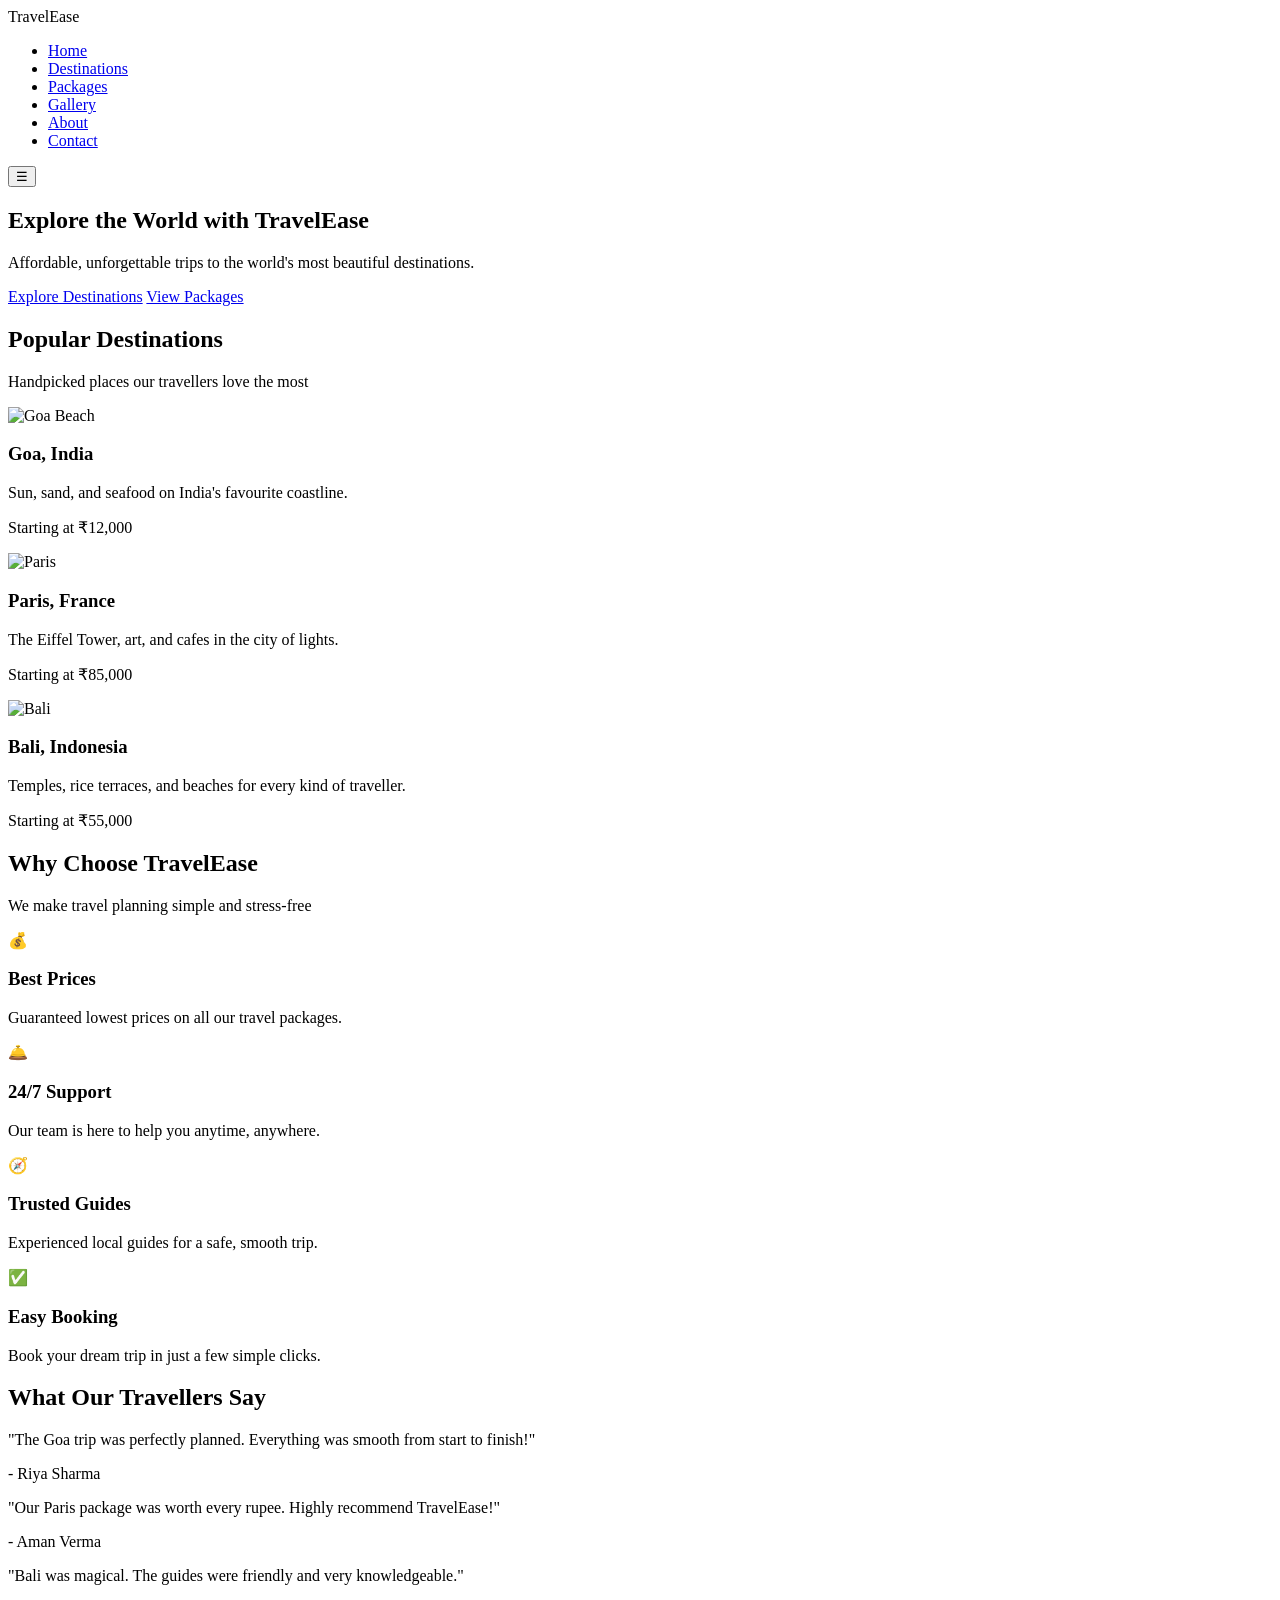
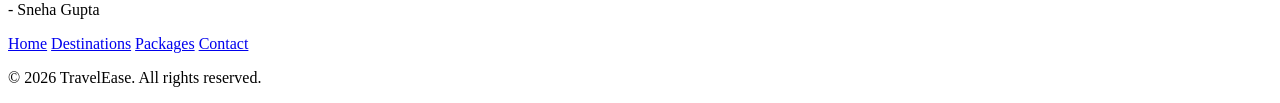
==== index.html @ c08ae115 "Add files via upload" ====
<!DOCTYPE html>
<html lang="en">
<head>
<meta charset="UTF-8">
<meta name="viewport" content="width=device-width, initial-scale=1.0">
<title>TravelEase - Explore the World</title>
<link rel="stylesheet" href="css/style.css">
</head>
<body>

  <!-- ===== NAVBAR ===== -->
  <nav class="navbar">
    <div class="container">
      <div class="logo">TravelEase</div>
      <ul class="nav-links">
        <li><a href="index.html" class="active">Home</a></li>
        <li><a href="destinations.html">Destinations</a></li>
        <li><a href="packages.html">Packages</a></li>
        <li><a href="gallery.html">Gallery</a></li>
        <li><a href="about.html">About</a></li>
        <li><a href="contact.html">Contact</a></li>
      </ul>
      <button class="menu-toggle">&#9776;</button>
    </div>
  </nav>

  <!-- HERO SECTION  -->
  <section class="hero">
    <h1>Explore the World with TravelEase</h1>
    <p>Affordable, unforgettable trips to the world's most beautiful destinations.</p>
    <a href="destinations.html" class="btn btn-primary">Explore Destinations</a>
    <a href="packages.html" class="btn btn-outline">View Packages</a>
  </section>

  <!-- ===== POPULAR DESTINATIONS ===== -->
  <section class="section">
    <div class="container">
      <div class="section-title">
        <h2>Popular Destinations</h2>
        <p>Handpicked places our travellers love the most</p>
      </div>

      <div class="card-grid">
        <div class="card">
          <img src="https://picsum.photos/seed/goa-beach/400/300" alt="Goa Beach">
          <div class="card-content">
            <h3>Goa, India</h3>
            <p>Sun, sand, and seafood on India's favourite coastline.</p>
            <p class="card-price">Starting at ₹12,000</p>
          </div>
        </div>

        <div class="card">
          <img src="https://picsum.photos/seed/paris-city/400/300" alt="Paris">
          <div class="card-content">
            <h3>Paris, France</h3>
            <p>The Eiffel Tower, art, and cafes in the city of lights.</p>
            <p class="card-price">Starting at ₹85,000</p>
          </div>
        </div>

        <div class="card">
          <img src="https://picsum.photos/seed/bali-temple/400/300" alt="Bali">
          <div class="card-content">
            <h3>Bali, Indonesia</h3>
            <p>Temples, rice terraces, and beaches for every kind of traveller.</p>
            <p class="card-price">Starting at ₹55,000</p>
          </div>
        </div>
      </div>
    </div>
  </section>

  <!-- ===== WHY CHOOSE US ===== -->
  <section class="section bg-light">
    <div class="container">
      <div class="section-title">
        <h2>Why Choose TravelEase</h2>
        <p>We make travel planning simple and stress-free</p>
      </div>

      <div class="feature-grid">
        <div class="feature-item">
          <div class="icon">💰</div>
          <h3>Best Prices</h3>
          <p>Guaranteed lowest prices on all our travel packages.</p>
        </div>
        <div class="feature-item">
          <div class="icon">🛎️</div>
          <h3>24/7 Support</h3>
          <p>Our team is here to help you anytime, anywhere.</p>
        </div>
        <div class="feature-item">
          <div class="icon">🧭</div>
          <h3>Trusted Guides</h3>
          <p>Experienced local guides for a safe, smooth trip.</p>
        </div>
        <div class="feature-item">
          <div class="icon">✅</div>
          <h3>Easy Booking</h3>
          <p>Book your dream trip in just a few simple clicks.</p>
        </div>
      </div>
    </div>
  </section>

  <!-- ===== TESTIMONIALS ===== -->
  <section class="section">
    <div class="container">
      <div class="section-title">
        <h2>What Our Travellers Say</h2>
      </div>

      <div class="testimonial-grid">
        <div class="testimonial-card">
          <p>"The Goa trip was perfectly planned. Everything was smooth from start to finish!"</p>
          <p class="name">- Riya Sharma</p>
        </div>
        <div class="testimonial-card">
          <p>"Our Paris package was worth every rupee. Highly recommend TravelEase!"</p>
          <p class="name">- Aman Verma</p>
        </div>
        <div class="testimonial-card">
          <p>"Bali was magical. The guides were friendly and very knowledgeable."</p>
          <p class="name">- Sneha Gupta</p>
        </div>
      </div>
    </div>
  </section>

  <!-- ===== FOOTER ===== -->
  <footer>
    <div class="container">
      <div class="footer-links">
        <a href="index.html">Home</a>
        <a href="destinations.html">Destinations</a>
        <a href="packages.html">Packages</a>
        <a href="contact.html">Contact</a>
      </div>
      <p>&copy; 2026 TravelEase. All rights reserved.</p>
      
    </div>
  </footer>

  <script src="js/script.js"></script>
</body>
</html>
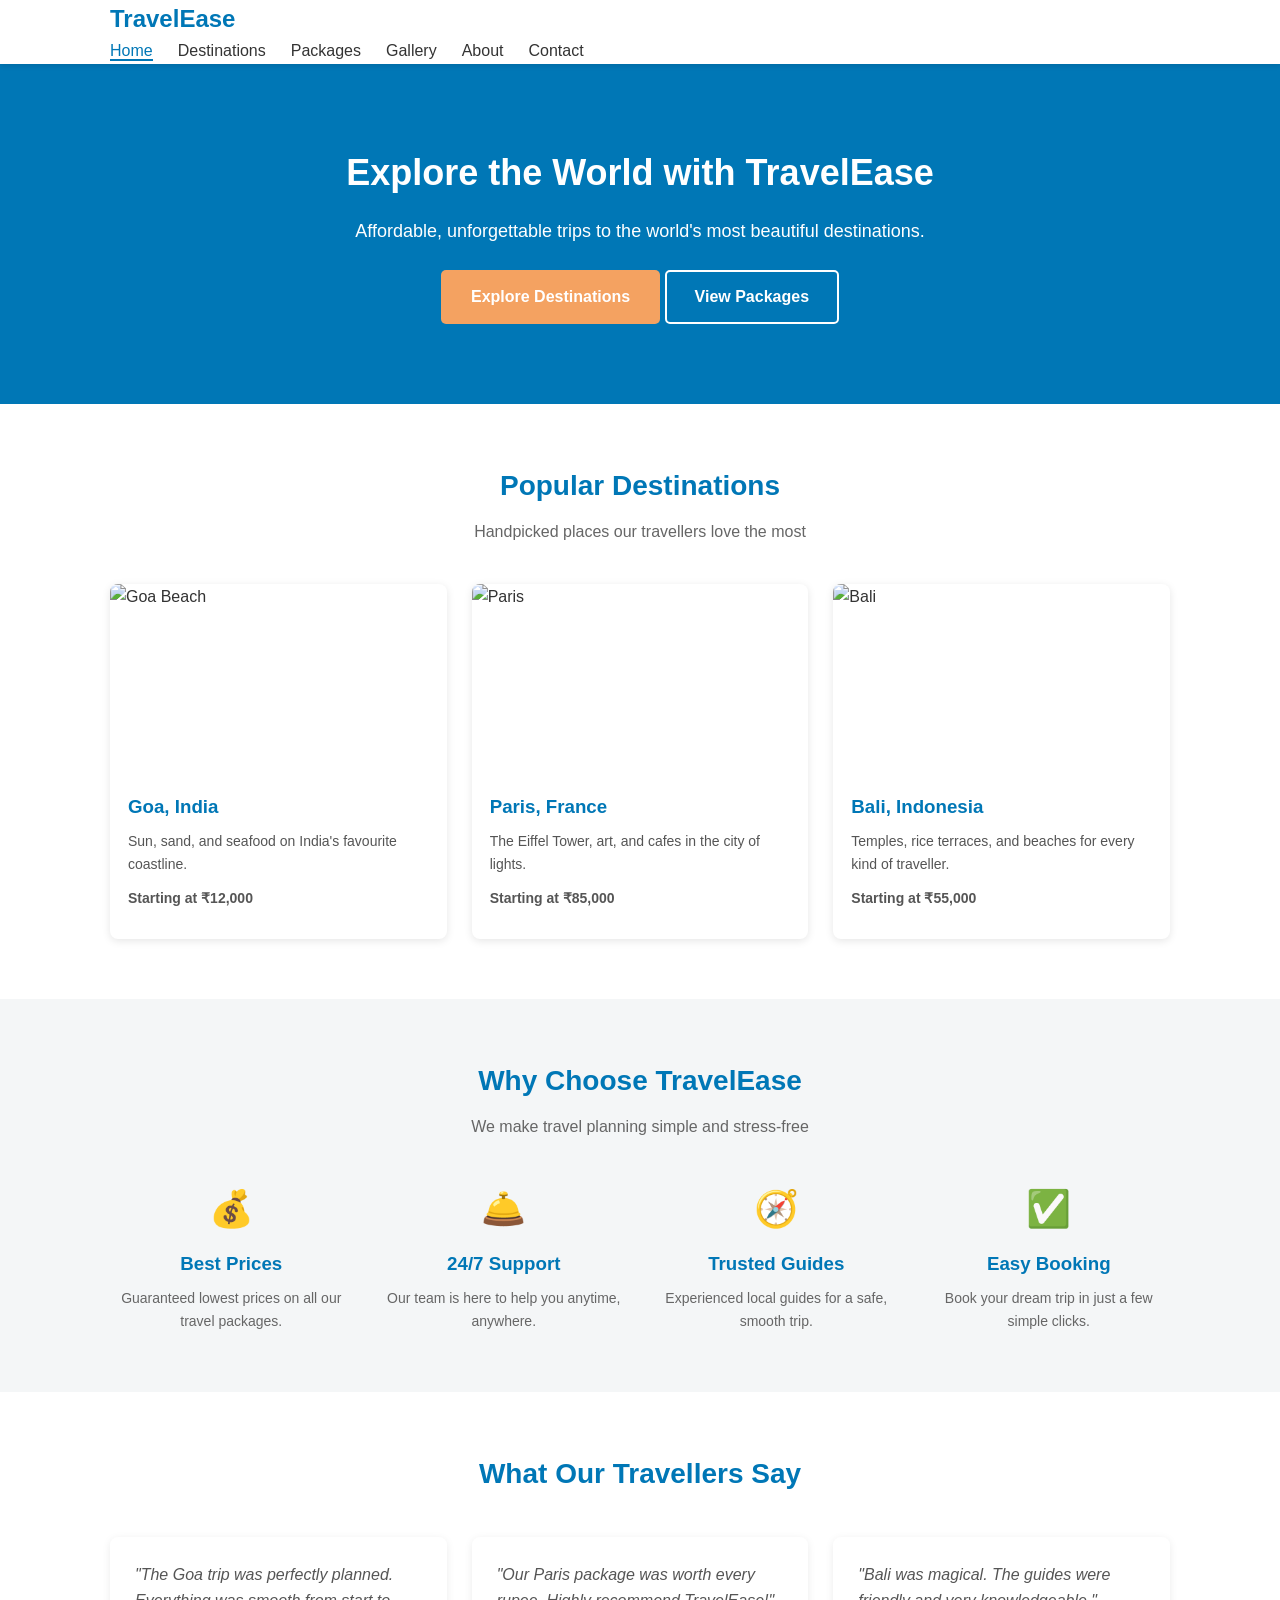
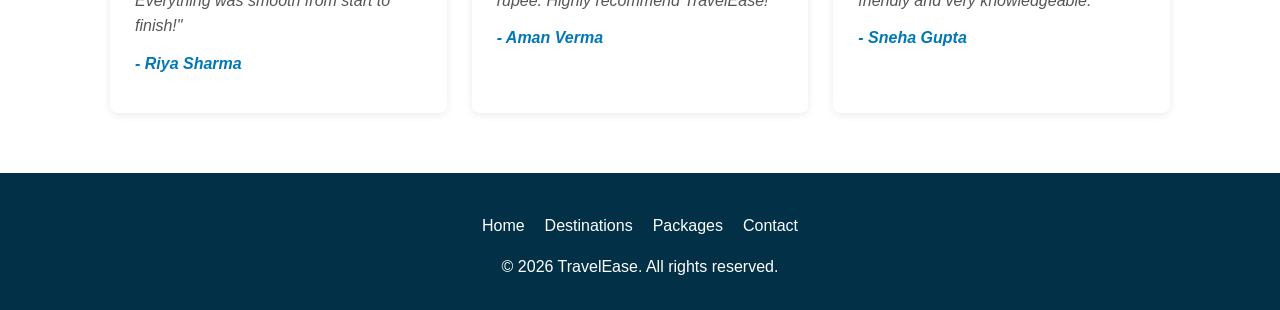
==== commit 4ec6389f: "Update index.html" ====
--- a/index.html
+++ b/index.html
@@ -4,7 +4,7 @@
 <meta charset="UTF-8">
 <meta name="viewport" content="width=device-width, initial-scale=1.0">
 <title>TravelEase - Explore the World</title>
-<link rel="stylesheet" href="css/style.css">
+<link rel="stylesheet" href="style.css">
 </head>
 <body>
 
@@ -142,6 +142,6 @@
     </div>
   </footer>
 
-  <script src="js/script.js"></script>
+  <script src="script.js"></script>
 </body>
 </html>
--- a/style.css
+++ b/style.css
@@ -0,0 +1,399 @@
+/* Reset some default spacing so layout is predictable */
+* {
+  margin: 0;
+  padding: 0;
+  box-sizing: border-box;
+}
+body{
+  font-family: Arial, Helvetica, sans-serif;
+  color: #333333;
+  line-height: 1.6;
+}
+a{
+  text-decoration: none;
+  color: inherit;
+}
+ul {
+  list-style: none;
+}
+img {
+  max-width: 100%;
+  display: block;
+}
+.container{
+  max-width: 1100px;
+  margin: 0 auto;
+  padding: 0 20px;
+}
+/*  NAVBAR */
+.navbar{
+  background-color: #ffffff;
+  box-shadow: 0 2px 5px rgba(0, 0, 0, 0.1);
+  position: sticky;
+  top: 0;
+  }
+.navbar.container{
+  display: flex;
+  justify-content: space-between;
+  align-items: center;
+  padding-top: 15px;
+  padding-bottom: 15px;
+}
+.logo{
+  font-size: 24px;
+  font-weight: bold;
+  color: #0077b6;
+}
+.nav-links{
+  display: flex;
+  gap: 25px; 
+}
+.nav-links a{
+  font-weight: 500;
+}
+.nav-links a:hover{
+  color: #0077b6;
+}
+.nav-links a.active{
+  color: #0077b6;
+  border-bottom: 2px solid #0077b6;
+}
+/* Hamburger button - not for desktop, for mobile view */
+.menu-toggle{
+  display: none;
+  font-size: 26px;
+  background: none;
+  border: none;
+  cursor: pointer;
+}
+/*  HERO SECTION */
+.hero{
+  background-color: #0077b6;
+  color: #ffffff;
+  text-align: center;
+  padding: 80px 20px;
+}
+.hero h1{
+  font-size: 36px;
+  margin-bottom: 15px;
+}
+.hero p{
+  font-size: 18px;
+  margin-bottom: 25px;
+}
+
+/*BUTTONS */
+.btn {
+  display: inline-block;
+  padding: 12px 28px;
+  border-radius: 5px;
+  font-weight: bold;
+  cursor: pointer;
+  border: 2px solid transparent;
+}
+.btn-primary{
+  background-color: #f4a261;
+  color: #ffffff;
+}
+.btn-primary:hover{
+  background-color: #e07b39;
+}
+.btn-outline{
+  background-color: transparent;
+  color: #ffffff;
+  border: 2px solid #ffffff;
+}
+.btn-outline:hover{
+  background-color: #ffffff;
+  color: #0077b6;
+}
+/*  SECTION TITLES */
+.section{
+  padding: 60px 0;
+}
+.section-title{
+  text-align: center;
+  margin-bottom: 40px;
+}
+.section-title h2{
+  font-size: 28px;
+  color: #0077b6;
+  margin-bottom: 10px;
+}
+.section-title p{
+  color: #666666;
+}
+.bg-light {
+  background-color: #f4f6f7;
+}
+/*  DESTINATION CARDS  */
+.card-grid{
+  display: grid;
+  grid-template-columns: repeat(auto-fit, minmax(260px, 1fr));
+  gap: 25px;
+}
+.card{
+  background-color: #ffffff;
+  border-radius: 8px;
+  overflow: hidden;
+  box-shadow: 0 2px 8px rgba(0, 0, 0, 0.1);
+  transition: transform 0.2s ease;
+}
+.card:hover{
+  transform: translateY(-5px);
+}
+.card img{
+  width: 100%;
+  height: 190px;
+  object-fit: cover;
+}
+.card-content{
+  padding: 18px;
+}
+.card-content h3{
+  color: #0077b6;
+  margin-bottom: 8px;
+}
+.card-content p {
+  color: #555555;
+  font-size: 14px;
+  margin-bottom: 12px;
+}
+.card-price {
+  font-weight: bold;
+  color: #e07b39;
+}
+/* FILTER BUTTONS (Destinations page) */
+.filter-buttons {
+  display: flex;
+  justify-content: center;
+  gap: 12px;
+  flex-wrap: wrap;
+  margin-bottom: 35px;
+}
+.filter-btn {
+  padding: 8px 18px;
+  border: 1px solid #0077b6;
+  background-color: transparent;
+  color: #0077b6;
+  border-radius: 20px;
+  cursor: pointer;
+}
+.filter-btn:hover,
+.filter-btn.active {
+  background-color: #0077b6;
+  color: #ffffff;
+}
+/* WHY CHOOSE US */
+.feature-grid {
+  display: grid;
+  grid-template-columns: repeat(auto-fit, minmax(220px, 1fr));
+  gap: 30px;
+  text-align: center;
+}
+.feature-item .icon {
+  font-size: 36px;
+  margin-bottom: 12px;
+}
+.feature-item h3 {
+  color: #0077b6;
+  margin-bottom: 8px;
+}
+.feature-item p {
+  font-size: 14px;
+  color: #666666;
+}
+/*  PRICING CARDS  */
+.pricing-grid{
+  display: grid;
+  grid-template-columns: repeat(auto-fit, minmax(260px, 1fr));
+  gap: 25px;
+}
+.price-card{
+  background-color: #ffffff;
+  border: 1px solid #e0e0e0;
+  border-radius: 8px;
+  padding: 30px 25px;
+  text-align: center;
+}
+.price-card.featured{
+  border: 2px solid #f4a261;
+  transform: scale(1.03);
+}
+.price-card h3{
+  color: #0077b6;
+  font-size: 20px;
+  margin-bottom: 10px;
+}
+.price-card .amount{
+  font-size: 32px;
+  font-weight: bold;
+  color: #e07b39;
+  margin-bottom: 15px;
+}
+.price-card ul{
+  text-align: left;
+  margin-bottom: 20px;
+}
+.price-card ul li{
+  padding: 6px 0;
+  border-bottom: 1px solid #eeeeee;
+  font-size: 14px;
+}
+/*TESTIMONIALS */
+.testimonial-grid{
+  display: grid;
+  grid-template-columns: repeat(auto-fit, minmax(260px, 1fr));
+  gap: 25px;
+}
+.testimonial-card{
+  background-color: #ffffff;
+  padding: 25px;
+  border-radius: 8px;
+  box-shadow: 0 2px 8px rgba(0, 0, 0, 0.08);
+}
+.testimonial-card p{
+  font-style: italic;
+  margin-bottom: 12px;
+  color: #555555;
+}
+.testimonial-card .name {
+  font-weight: bold;
+  color: #0077b6;
+}
+/*  GALLERY  */
+.gallery-grid{
+  display: grid;
+  grid-template-columns: repeat(auto-fit, minmax(220px, 1fr));
+  gap: 15px;
+
+}
+.gallery-grid img{
+  border-radius: 6px;
+  height: 200px;
+  object-fit: cover;
+}  
+.pic{
+  transition:0.3s ;
+}
+.pic:hover{
+  transform: scale(1.08);
+}
+/* CONTACT FORM */
+* .contact-wrapper{
+   display: grid;
+  grid-template-columns: 1fr 1fr;
+  gap: 40px;
+}
+.contact-form label{
+  display: block;
+  margin-bottom: 6px;
+  font-weight: bold;
+  font-size: 14px;
+}
+.contact-form input,
+.contact-form textarea{
+  width: 100%;
+  padding: 10px;
+  margin-bottom: 18px;
+  border: 1px solid #cccccc;
+  border-radius: 5px;
+  font-family: inherit;
+}
+.contact-form textarea {
+  min-height: 120px;
+  resize: vertical;
+}
+.contact-info h3 {
+  color: #0077b6;
+  margin-bottom: 15px;
+}
+.contact-info p {
+  margin-bottom: 10px;
+}
+.map-box iframe {
+  width: 100%;
+  height: 220px;
+  border: 0;
+  border-radius: 8px;
+  margin-top: 15px;
+}
+/* TEAM (About page)  */
+.team-grid {
+  display: grid;
+  grid-template-columns: repeat(auto-fit, minmax(200px, 1fr));
+  gap: 25px;
+  text-align: center;
+}
+.team-card img {
+  width: 140px;
+  height: 140px;
+  border-radius: 50%;
+  object-fit: cover;
+  margin: 0 auto 12px;
+}
+.team-card h4 {
+  color: #0077b6;
+  text-align: center;
+}
+.team-card h2 {
+  font-size: 14px;
+  color: #777777;
+  text-align: center;
+}
+/*  FOOTER */
+footer {
+  background-color: #023047;
+  color: #ffffff;
+  padding: 40px 0 20px;
+  text-align: center;
+}
+footer p {
+  margin-bottom: 10px;
+}
+.footer-links {
+  display: flex;
+  justify-content: center;
+  gap: 20px;
+  margin-bottom: 15px;
+}
+.footer-links a:hover {
+  color: #f4a261;
+}
+/*  PAGE HEADER (inner pages banner) */
+.page-banner {
+  background-color: #0077b6;
+  color: #ffffff;
+  text-align: center;
+  padding: 50px 20px;
+}
+.page-banner h1 {
+  font-size: 30px;
+}
+/* RESPONSIVE DESIGN  */
+@media (max-width: 768px) {
+  .nav-links {
+    display: none;
+    flex-direction: column;
+    position: absolute;
+    top: 100%;
+    left: 0;
+    right: 0;
+    background-color: #ffffff;
+    padding: 20px;
+    text-align: center;
+    box-shadow: 0 4px 6px rgba(0, 0, 0, 0.1);
+}
+  .nav-links.show {
+    display: flex;
+}
+  .menu-toggle {
+    display: block;
+}
+  .contact-wrapper {
+    grid-template-columns: 1fr;
+}
+ .price-card.featured {
+    transform: none;
+  }
+}
